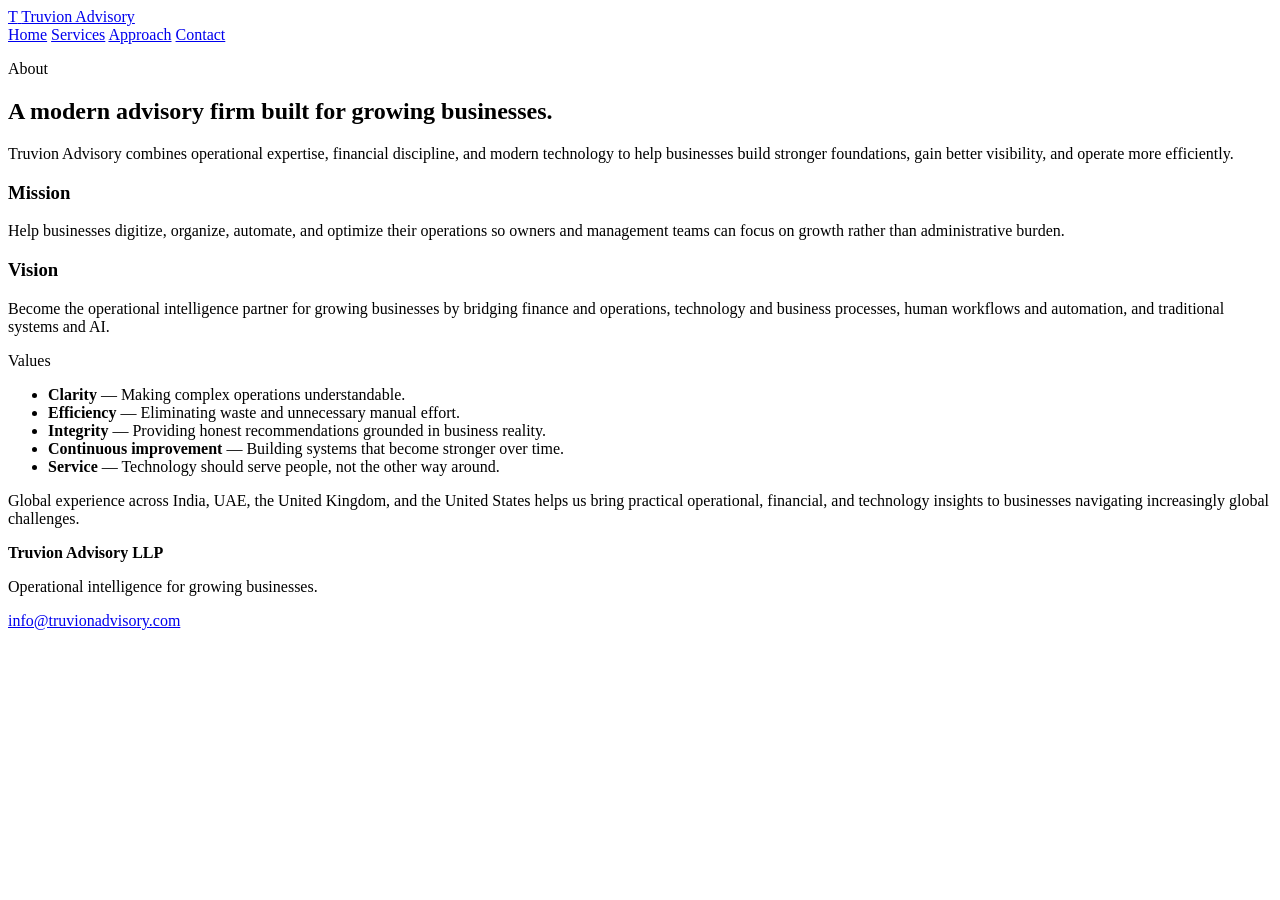
==== about.html @ a4321404 "Add about page" ====
<!DOCTYPE html>
<html lang='en'>
  <head>
    <meta charset='UTF-8' />
    <meta name='viewport' content='width=device-width, initial-scale=1.0' />
    <title>About | Truvion Advisory</title>
    <meta name='description' content='Learn about Truvion Advisory\'s mission, vision, values, and global perspective.' />
    <link rel='stylesheet' href='styles.css' />
  </head>
  <body>
    <header class='site-header'>
      <div class='container navbar'>
        <a class='brand' href='index.html'>
          <span class='brand-mark'>T</span>
          <span>Truvion Advisory</span>
        </a>
        <nav class='nav-links'>
          <a href='index.html'>Home</a>
          <a href='services.html'>Services</a>
          <a href='approach.html'>Approach</a>
          <a href='contact.html'>Contact</a>
        </nav>
      </div>
    </header>

    <main class='container'>
      <section class='section'>
        <p class='section-title'>About</p>
        <h1 class='section-heading'>A modern advisory firm built for growing businesses.</h1>
        <p class='section-copy'>
          Truvion Advisory combines operational expertise, financial discipline, and modern technology to help businesses build stronger foundations, gain better visibility, and operate more efficiently.
        </p>
      </section>

      <section class='section cards'>
        <article class='card'>
          <h3>Mission</h3>
          <p>
            Help businesses digitize, organize, automate, and optimize their operations so owners and management teams can focus on growth rather than administrative burden.
          </p>
        </article>
        <article class='card'>
          <h3>Vision</h3>
          <p>
            Become the operational intelligence partner for growing businesses by bridging finance and operations, technology and business processes, human workflows and automation, and traditional systems and AI.
          </p>
        </article>
      </section>

      <section class='section section-split'>
        <div class='split-copy'>
          <p class='section-title'>Values</p>
          <ul class='feature-list'>
            <li><span class='feature-marker'></span><strong>Clarity</strong> — Making complex operations understandable.</li>
            <li><span class='feature-marker'></span><strong>Efficiency</strong> — Eliminating waste and unnecessary manual effort.</li>
            <li><span class='feature-marker'></span><strong>Integrity</strong> — Providing honest recommendations grounded in business reality.</li>
            <li><span class='feature-marker'></span><strong>Continuous improvement</strong> — Building systems that become stronger over time.</li>
            <li><span class='feature-marker'></span><strong>Service</strong> — Technology should serve people, not the other way around.</li>
          </ul>
        </div>
        <div class='globe'>
          <p>
            Global experience across India, UAE, the United Kingdom, and the United States helps us bring practical operational, financial, and technology insights to businesses navigating increasingly global challenges.
          </p>
        </div>
      </section>
    </main>

    <footer class='site-footer container'>
      <div class='footer-content'>
        <div>
          <strong>Truvion Advisory LLP</strong>
          <p class='footer-note'>Operational intelligence for growing businesses.</p>
        </div>
        <div>
          <p><a href='mailto:info@truvionadvisory.com'>info@truvionadvisory.com</a></p>
        </div>
      </div>
    </footer>
  </body>
</html>
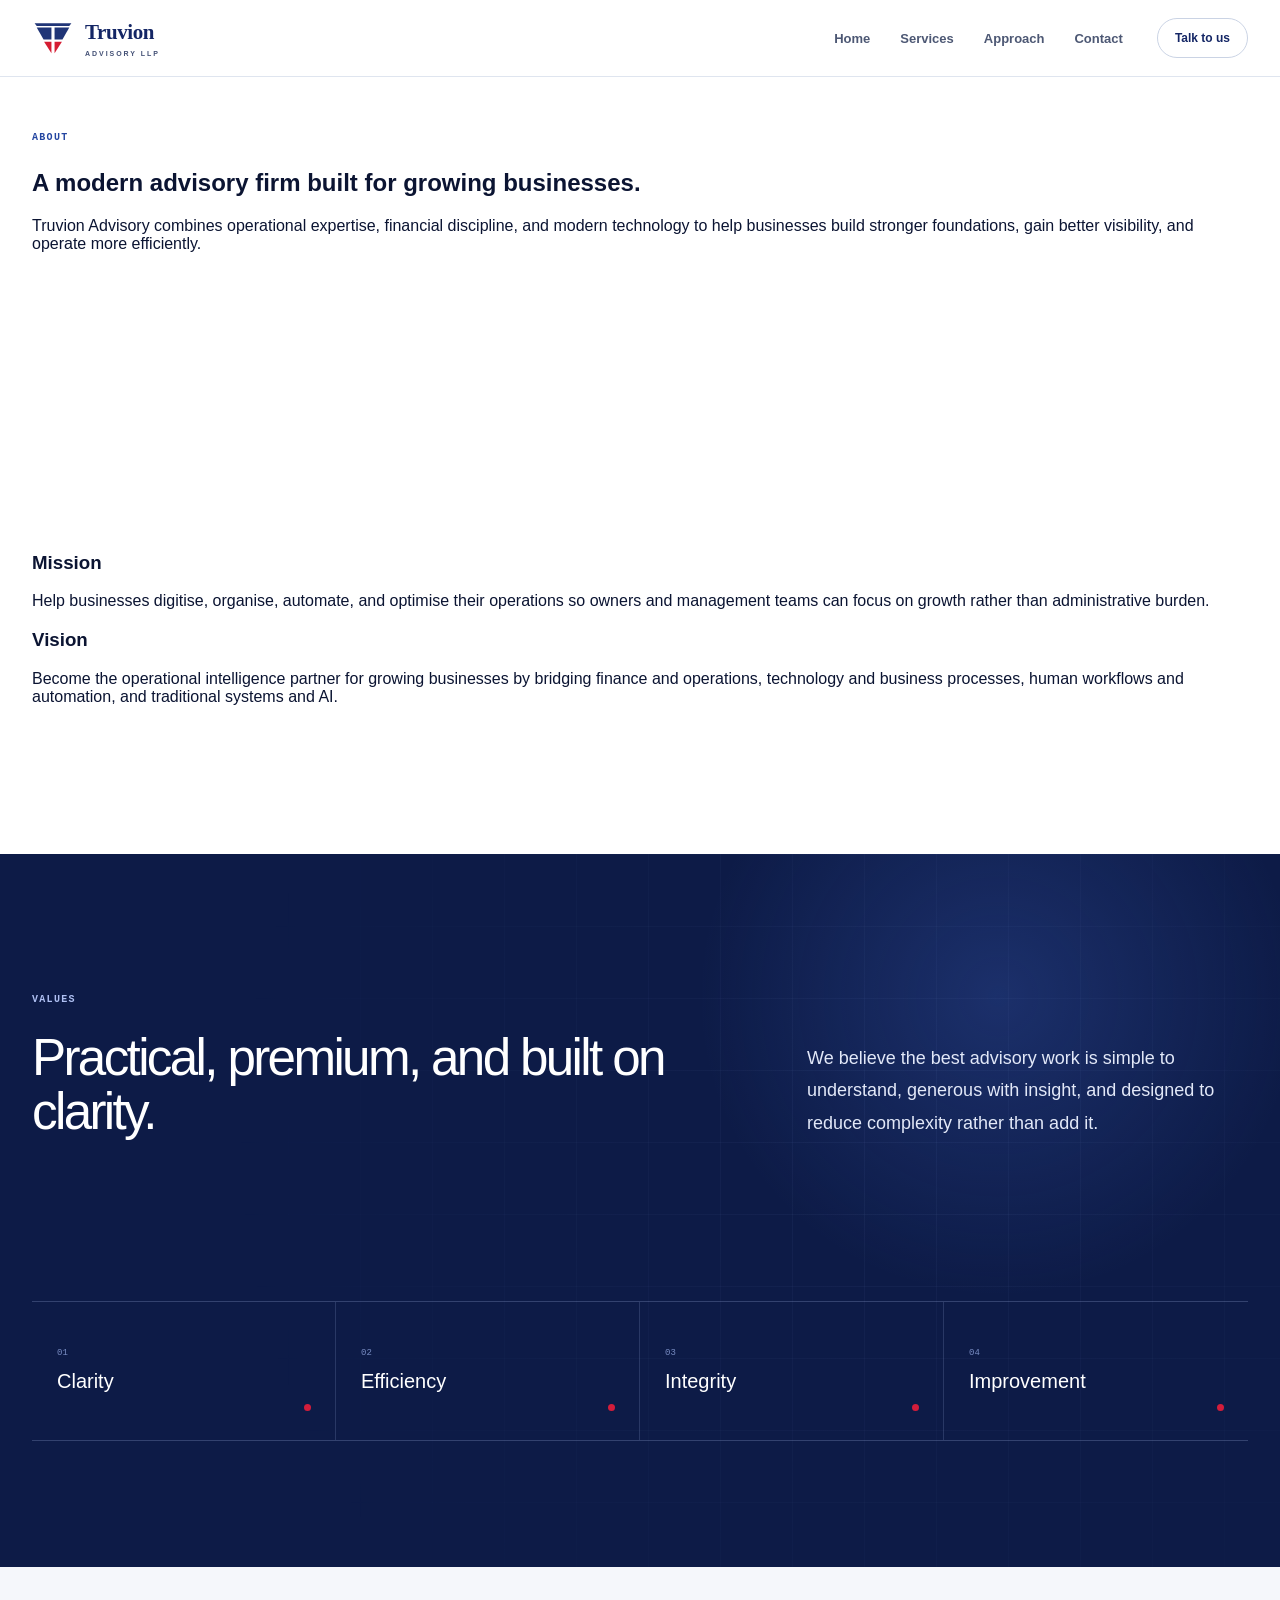
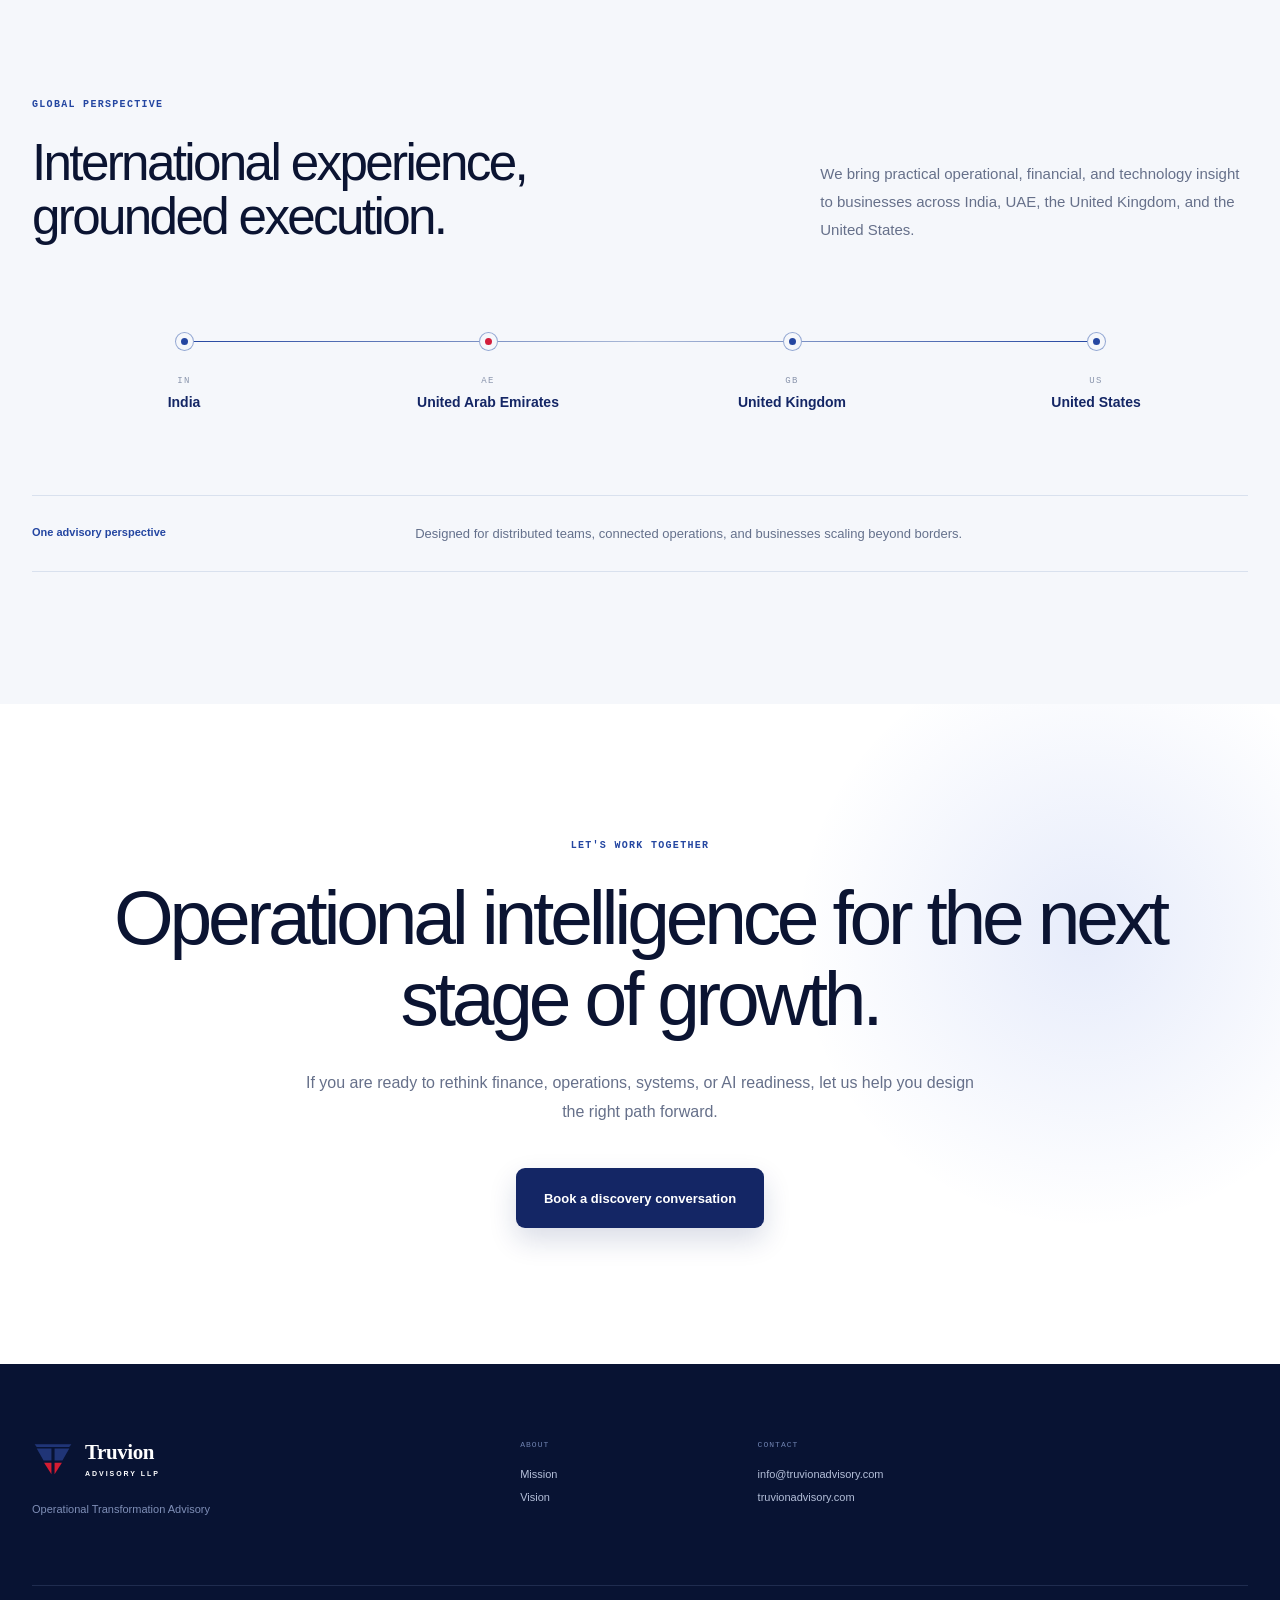
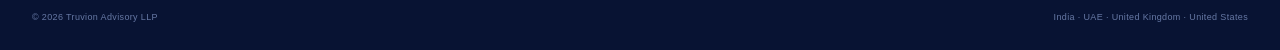
==== commit 8ed0b339: "Add files via upload" ====
--- a/about.html
+++ b/about.html
@@ -4,78 +4,128 @@
     <meta charset='UTF-8' />
     <meta name='viewport' content='width=device-width, initial-scale=1.0' />
     <title>About | Truvion Advisory</title>
-    <meta name='description' content='Learn about Truvion Advisory\'s mission, vision, values, and global perspective.' />
+    <meta name='description' content='Learn about Truvion Advisory&apos;s mission, vision, values, and global perspective.' />
+    <link rel='icon' href='favicon.svg' type='image/svg+xml' />
     <link rel='stylesheet' href='styles.css' />
   </head>
   <body>
-    <header class='site-header'>
-      <div class='container navbar'>
+    <header class='header'>
+      <div class='wrap navrow'>
         <a class='brand' href='index.html'>
-          <span class='brand-mark'>T</span>
-          <span>Truvion Advisory</span>
+          <img src='favicon.svg' alt='Truvion logo' />
+          <span><strong>Truvion</strong><small>Advisory LLP</small></span>
         </a>
-        <nav class='nav-links'>
+        <nav class='desktop' aria-label='Main navigation'>
           <a href='index.html'>Home</a>
           <a href='services.html'>Services</a>
           <a href='approach.html'>Approach</a>
           <a href='contact.html'>Contact</a>
         </nav>
+        <a class='navcta' href='mailto:info@truvionadvisory.com'>Talk to us</a>
       </div>
     </header>
 
-    <main class='container'>
+    <main>
       <section class='section'>
-        <p class='section-title'>About</p>
-        <h1 class='section-heading'>A modern advisory firm built for growing businesses.</h1>
-        <p class='section-copy'>
-          Truvion Advisory combines operational expertise, financial discipline, and modern technology to help businesses build stronger foundations, gain better visibility, and operate more efficiently.
-        </p>
+        <div class='wrap'>
+          <p class='label'>About</p>
+          <h1 class='section-heading'>A modern advisory firm built for growing businesses.</h1>
+          <p class='section-copy'>Truvion Advisory combines operational expertise, financial discipline, and modern technology to help businesses build stronger foundations, gain better visibility, and operate more efficiently.</p>
+        </div>
       </section>
 
       <section class='section cards'>
-        <article class='card'>
-          <h3>Mission</h3>
-          <p>
-            Help businesses digitize, organize, automate, and optimize their operations so owners and management teams can focus on growth rather than administrative burden.
-          </p>
-        </article>
-        <article class='card'>
-          <h3>Vision</h3>
-          <p>
-            Become the operational intelligence partner for growing businesses by bridging finance and operations, technology and business processes, human workflows and automation, and traditional systems and AI.
-          </p>
-        </article>
+        <div class='wrap grid cards'>
+          <article class='card'>
+            <h3>Mission</h3>
+            <p>Help businesses digitise, organise, automate, and optimise their operations so owners and management teams can focus on growth rather than administrative burden.</p>
+          </article>
+          <article class='card'>
+            <h3>Vision</h3>
+            <p>Become the operational intelligence partner for growing businesses by bridging finance and operations, technology and business processes, human workflows and automation, and traditional systems and AI.</p>
+          </article>
+        </div>
       </section>
 
-      <section class='section section-split'>
-        <div class='split-copy'>
-          <p class='section-title'>Values</p>
-          <ul class='feature-list'>
-            <li><span class='feature-marker'></span><strong>Clarity</strong> — Making complex operations understandable.</li>
-            <li><span class='feature-marker'></span><strong>Efficiency</strong> — Eliminating waste and unnecessary manual effort.</li>
-            <li><span class='feature-marker'></span><strong>Integrity</strong> — Providing honest recommendations grounded in business reality.</li>
-            <li><span class='feature-marker'></span><strong>Continuous improvement</strong> — Building systems that become stronger over time.</li>
-            <li><span class='feature-marker'></span><strong>Service</strong> — Technology should serve people, not the other way around.</li>
-          </ul>
-        </div>
-        <div class='globe'>
-          <p>
-            Global experience across India, UAE, the United Kingdom, and the United States helps us bring practical operational, financial, and technology insights to businesses navigating increasingly global challenges.
-          </p>
+      <section class='section philosophy'>
+        <div class='gridbg'></div>
+        <div class='wrap philosophyGrid'>
+          <div>
+            <p class='label light'>Values</p>
+            <h2>Practical, premium, and built on clarity.</h2>
+          </div>
+          <div class='philosophyText'>
+            <p>We believe the best advisory work is simple to understand, generous with insight, and designed to reduce complexity rather than add it.</p>
+          </div>
+          <div class='alignment'>
+            <div><small>01</small><strong>Clarity</strong><i></i></div>
+            <div><small>02</small><strong>Efficiency</strong><i></i></div>
+            <div><small>03</small><strong>Integrity</strong><i></i></div>
+            <div><small>04</small><strong>Improvement</strong><i></i></div>
+          </div>
         </div>
       </section>
+
+      <section class='section global'>
+        <div class='wrap'>
+          <div class='introGrid'>
+            <div>
+              <p class='label'>Global perspective</p>
+              <h2>International experience, grounded execution.</h2>
+            </div>
+            <p>We bring practical operational, financial, and technology insight to businesses across India, UAE, the United Kingdom, and the United States.</p>
+          </div>
+          <div class='markets'>
+            <div><i></i><small>IN</small><strong>India</strong></div>
+            <div><i></i><small>AE</small><strong>United Arab Emirates</strong></div>
+            <div><i></i><small>GB</small><strong>United Kingdom</strong></div>
+            <div><i></i><small>US</small><strong>United States</strong></div>
+          </div>
+          <div class='globalNote'>
+            <strong>One advisory perspective</strong>
+            <p>Designed for distributed teams, connected operations, and businesses scaling beyond borders.</p>
+          </div>
+        </div>
+      </section>
+
+      <section class='section contact'>
+        <div class='wrap'>
+          <p class='label'>Let&apos;s work together</p>
+          <h2>Operational intelligence for the next stage of growth.</h2>
+          <p class='section-copy'>If you are ready to rethink finance, operations, systems, or AI readiness, let us help you design the right path forward.</p>
+          <a class='button primary large' href='mailto:info@truvionadvisory.com'>Book a discovery conversation</a>
+        </div>
+      </section>
+
+      <footer>
+        <div class='wrap'>
+          <div class='footerGrid'>
+            <div>
+              <a class='brand light' href='index.html'>
+                <img src='favicon.svg' alt='Truvion logo' />
+                <span><strong>Truvion</strong><small>Advisory LLP</small></span>
+              </a>
+              <p>Operational Transformation Advisory</p>
+            </div>
+            <div class='footerLinks'>
+              <div>
+                <small>About</small>
+                <a href='about.html'>Mission</a>
+                <a href='about.html'>Vision</a>
+              </div>
+              <div>
+                <small>Contact</small>
+                <a href='mailto:info@truvionadvisory.com'>info@truvionadvisory.com</a>
+                <a href='https://truvionadvisory.com'>truvionadvisory.com</a>
+              </div>
+            </div>
+          </div>
+          <div class='footerBottom'>
+            <span>© 2026 Truvion Advisory LLP</span>
+            <span>India · UAE · United Kingdom · United States</span>
+          </div>
+        </div>
+      </footer>
     </main>
-
-    <footer class='site-footer container'>
-      <div class='footer-content'>
-        <div>
-          <strong>Truvion Advisory LLP</strong>
-          <p class='footer-note'>Operational intelligence for growing businesses.</p>
-        </div>
-        <div>
-          <p><a href='mailto:info@truvionadvisory.com'>info@truvionadvisory.com</a></p>
-        </div>
-      </div>
-    </footer>
   </body>
 </html>
--- a/styles.css
+++ b/styles.css
@@ -0,0 +1,30 @@
+
+:root{--ink:#0b1432;--navy:#142665;--blue:#2446a1;--bright:#315fe7;--red:#d31d3b;--paper:#fff;--wash:#f5f7fb;--line:#dfe5f0;--muted:#66708a;--font-sans:Inter,"SF Pro Display",-apple-system,BlinkMacSystemFont,"Segoe UI",sans-serif;--font-mono:"SFMono-Regular",Consolas,"Liberation Mono",monospace}
+*{box-sizing:border-box}html{scroll-behavior:smooth;scroll-padding-top:84px}body{margin:0;background:#fff;color:var(--ink);font-family:var(--font-sans),Arial,sans-serif;text-rendering:optimizeLegibility}a{color:inherit;text-decoration:none}a:focus-visible,summary:focus-visible{outline:3px solid #315fe744;outline-offset:4px;border-radius:4px}::selection{background:#dfe8ff;color:var(--navy)}.wrap{width:min(1280px,calc(100% - 64px));margin:auto}
+.header{position:fixed;inset:0 0 auto;z-index:50;border-bottom:1px solid #d8dfebcc;background:#fffffff0;backdrop-filter:blur(18px)}.navrow{height:76px;display:flex;align-items:center}.brand{display:inline-flex;align-items:center;gap:11px;flex:none}.brand img{width:42px;height:34px}.brand>span{display:grid;line-height:1}.brand strong{font:600 21px Georgia,serif;letter-spacing:-.02em;color:var(--navy)}.brand small{margin-top:5px;font-size:7px;font-weight:700;letter-spacing:.28em;text-transform:uppercase;color:#435075}.brand.light strong,.brand.light small{color:#fff}.desktop{display:flex;gap:30px;margin-left:auto;margin-right:34px}.desktop a{position:relative;font-size:13px;font-weight:550;color:#4d5874}.desktop a:after{content:"";position:absolute;inset:auto 0 -9px;height:1px;background:var(--blue);transform:scaleX(0);transform-origin:left;transition:.2s}.desktop a:hover:after{transform:scaleX(1)}.navcta{display:flex;align-items:center;gap:10px;padding:12px 17px;border:1px solid #cad3e4;border-radius:99px;font-size:12px;font-weight:650;color:var(--navy);transition:.2s}.navcta:hover{background:#eef3ff;border-color:var(--blue);transform:translateY(-1px)}.arrow{display:inline-block;font-size:18px;font-weight:400;line-height:1}.diagonal{transform:rotate(-45deg)}.mobile{display:none;margin-left:auto}.mobile summary{width:42px;height:42px;display:grid;align-content:center;gap:6px;padding:0 10px;border:1px solid var(--line);border-radius:50%;list-style:none;cursor:pointer}.mobile summary::-webkit-details-marker{display:none}.mobile summary i{height:1px;background:var(--navy)}.mobile nav{position:fixed;top:76px;inset-inline:0;display:grid;padding:18px 24px 28px;background:#fff;border-bottom:1px solid var(--line);box-shadow:0 20px 45px #10255d15}.mobile nav a{padding:14px 0;border-bottom:1px solid #edf0f6}.mobile nav a:last-child{margin-top:14px;padding:15px;border:0;border-radius:9px;background:var(--navy);color:#fff;text-align:center}
+.hero{position:relative;min-height:890px;padding-top:76px;overflow:hidden;border-bottom:1px solid var(--line);background:radial-gradient(circle at 83% 22%,#315fe71c,transparent 28%),linear-gradient(#fff,#fbfcff)}.gridbg{position:absolute;inset:0;pointer-events:none;background-image:linear-gradient(#1d34700b 1px,transparent 1px),linear-gradient(90deg,#1d34700b 1px,transparent 1px);background-size:72px 72px;mask-image:linear-gradient(#000,transparent 88%)}.heroGrid{position:relative;z-index:2;min-height:704px;display:grid;grid-template-columns:1.18fr minmax(420px,.82fr);gap:76px;align-items:center;padding:58px 0 42px}.heroCopy{animation:enter .65s cubic-bezier(.22,1,.36,1) both}.kicker{display:flex;align-items:center;gap:12px;margin:0 0 30px;font:650 10px/1.4 var(--font-mono),monospace;letter-spacing:.12em;text-transform:uppercase;color:var(--blue)}.kicker i{width:3px;height:3px;border-radius:50%;background:var(--red)}.hero h1{max-width:800px;margin:0;font-size:clamp(52px,5.25vw,76px);font-weight:540;letter-spacing:-.061em;line-height:.99}.hero h1 em,.philosophy h2 em,.future h2 em{font-family:Georgia,serif;font-weight:400;color:var(--blue)}.heroText{display:grid;grid-template-columns:1fr 1fr;gap:34px;max-width:760px;margin-top:38px}.heroText p{margin:0;color:var(--muted);font-size:14px;line-height:1.75}.heroText .lead{padding-left:20px;border-left:2px solid var(--red);color:#39435e;font-size:15px}.actions{display:flex;flex-wrap:wrap;gap:12px;margin-top:36px}.button{min-height:52px;display:inline-flex;align-items:center;justify-content:center;gap:24px;padding:0 22px;border:1px solid transparent;border-radius:9px;font-size:13px;font-weight:650;transition:.2s}.button:hover{transform:translateY(-2px)}.primary{background:var(--navy);color:#fff;box-shadow:0 12px 28px #14266529}.primary:hover{background:#1b347f;box-shadow:0 16px 36px #1426653b}.secondary{border-color:#d5dbe8;background:#ffffffc2;color:var(--navy)}
+.systemCard{position:relative;min-height:526px;padding:22px;overflow:hidden;border:1px solid #cfd8e9;border-radius:20px;background:#ffffffdc;box-shadow:0 32px 80px #0f22571f;backdrop-filter:blur(10px);animation:enter .8s .1s both}.systemTop{display:flex;justify-content:space-between;padding-bottom:17px;border-bottom:1px solid #e3e8f2;font:650 9px var(--font-mono);letter-spacing:.12em;text-transform:uppercase;color:#58647f}.connected{display:flex;align-items:center;gap:7px}.connected i{width:7px;height:7px;border-radius:50%;background:#25a15c;box-shadow:0 0 0 4px #25a15c1f}.network{position:relative;height:365px;margin-top:9px;background-image:linear-gradient(#2343910d 1px,transparent 1px),linear-gradient(90deg,#2343910d 1px,transparent 1px);background-size:26px 26px}.line{position:absolute;z-index:1;left:50%;top:50%;width:1px;height:128px;background:linear-gradient(var(--blue),#2446a11a);transform-origin:top}.line:after{content:"";position:absolute;bottom:17px;right:-2px;width:5px;height:5px;border-radius:50%;background:var(--red)}.line.n{transform:rotate(180deg)}.line.w{transform:rotate(-90deg)}.line.e{transform:rotate(90deg)}.line.sw{transform:rotate(-147deg)}.line.se{transform:rotate(147deg)}.node,.core{position:absolute;z-index:3;display:flex;align-items:center;justify-content:center}.node{min-width:84px;min-height:38px;padding:0 12px;border:1px solid #d9e0ec;border-radius:8px;background:#fffffff2;box-shadow:0 8px 18px #162d6412;color:#3b4766;font-size:10px;font-weight:650}.node small{margin-right:7px;color:#97a1b6;font:8px var(--font-mono)}.finance{top:20px;left:50%;transform:translateX(-50%)}.operations{left:1px;top:50%;transform:translateY(-50%)}.systems{right:1px;top:50%;transform:translateY(-50%)}.data{left:34px;bottom:22px}.people{right:34px;bottom:22px}.core{top:50%;left:50%;width:146px;height:146px;flex-direction:column;border:1px solid #6f91e8;border-radius:50%;background:radial-gradient(circle at 40% 30%,#416ce0,#183477 70%);color:#fff;box-shadow:0 20px 50px #1e398538,0 0 0 13px #315fe70f;transform:translate(-50%,-50%)}.core small{font:8px var(--font-mono);letter-spacing:.1em;text-transform:uppercase;color:#afc2f3}.core strong{margin-top:4px;font:400 18px Georgia,serif}.core i{width:20px;height:2px;margin-top:13px;background:var(--red)}.signals{display:grid;grid-template-columns:repeat(3,1fr);border:1px solid #e0e6f0;border-radius:10px;background:#fafbfe}.signals div{min-height:58px;display:grid;align-content:center;gap:3px;padding:0 14px;border-right:1px solid #e0e6f0}.signals div:last-child{border:0}.signals small{font:650 8px var(--font-mono);letter-spacing:.11em;text-transform:uppercase;color:#8b95aa}.signals strong{font-size:11px;color:var(--navy)}.heroFoot{position:relative;z-index:3;height:106px;display:flex;align-items:center;justify-content:space-between;border-top:1px solid var(--line)}.heroFoot p{margin:0;font-size:12px;color:#75809a}.heroFoot p strong{color:#3f4b69}.heroFoot a{display:flex;align-items:center;gap:14px;font-size:11px;font-weight:650;color:var(--navy)}.heroFoot a span{width:31px;height:31px;display:grid;place-items:center;border:1px solid #d4dbe9;border-radius:50%}
+.section{padding:132px 0}.introGrid{display:grid;grid-template-columns:1fr minmax(350px,.64fr);gap:120px;align-items:end}.label{display:flex;align-items:center;gap:11px;margin:0 0 26px;font:650 10px var(--font-mono);letter-spacing:.13em;text-transform:uppercase;color:var(--blue)}.label i{width:22px;height:1px;background:var(--red)}.label.light{color:#afc0f2}.introGrid h2,.fit h2,.why h2,.future h2,.contact h2,.philosophy h2{margin:0;font-size:clamp(40px,4vw,60px);font-weight:510;letter-spacing:-.052em;line-height:1.05}.introGrid>p,.whyGrid>div>p{margin:0;color:var(--muted);font-size:15px;line-height:1.85}.serviceGrid{display:grid;grid-template-columns:1fr 1fr;gap:16px;margin-top:70px}.service{position:relative;min-height:385px;display:grid;grid-template-columns:72px 1fr;gap:16px;padding:36px;overflow:hidden;border:1px solid var(--line);border-radius:16px;background:linear-gradient(135deg,#eff4ffa6,transparent 42%),#fff;transition:.22s}.service:hover{border-color:#b9c6df;box-shadow:0 24px 50px #11275d17;transform:translateY(-4px)}.service.wide{grid-column:1/-1;min-height:300px;background:radial-gradient(circle at 86% 20%,#315fe724,transparent 24%),linear-gradient(115deg,#eef3ff,#fff 62%)}.number{font:11px var(--font-mono);color:#a1aac0}.service h3{margin:0;color:var(--navy);font-size:25px;font-weight:560;letter-spacing:-.03em}.service p{min-height:48px;max-width:430px;margin:12px 0 28px;color:var(--muted);font-size:14px;line-height:1.7}.service ul{display:grid;grid-template-columns:1fr 1fr;margin:0;padding:0;border-top:1px solid #e1e6f0;list-style:none}.service li{min-height:45px;display:flex;align-items:center;border-bottom:1px solid #e8ecf3;color:#56617c;font-size:11px;font-weight:550}.service li:before{content:"";width:4px;height:4px;margin-right:10px;border-radius:50%;background:var(--blue)}.corner{position:absolute;top:26px;right:26px;width:38px;height:38px;display:grid;place-items:center;border:1px solid #d9e0ec;border-radius:50%;color:var(--blue);opacity:0;transition:.2s}.service:hover .corner{opacity:1}
+.philosophy,.future{position:relative;padding:140px 0 126px;overflow:hidden;background:radial-gradient(circle at 78% 20%,#4065c747,transparent 26%),#0d1b47;color:#fff}.philosophy .gridbg{background-image:linear-gradient(#869edb12 1px,transparent 1px),linear-gradient(90deg,#869edb12 1px,transparent 1px);mask-image:radial-gradient(circle at 70% 40%,#000,transparent 68%)}.philosophyGrid{position:relative;z-index:2;display:grid;grid-template-columns:.95fr minmax(360px,.63fr);gap:110px}.philosophy h2{color:#fff}.philosophy h2 em{display:block;color:#bacbf8}.philosophyText{padding-top:48px}.philosophyText p{margin:0 0 24px;color:#b7c2de;font-size:15px;line-height:1.8}.philosophyText p:first-child{color:#e2e8f8;font-size:18px}.alignment{grid-column:1/-1;display:grid;grid-template-columns:repeat(4,1fr);margin-top:28px;border-block:1px solid #aabded3d}.alignment div{position:relative;min-height:138px;display:grid;align-content:center;padding:0 25px;border-right:1px solid #aabded2e}.alignment div:last-child{border:0}.alignment small{margin-bottom:12px;font:9px var(--font-mono);color:#778bc1}.alignment strong{font-size:20px;font-weight:500}.alignment i{position:absolute;right:24px;bottom:29px;width:7px;height:7px;border-radius:50%;background:var(--red)}
+.approach,.global{background:var(--wash)}.stepGrid{display:grid;grid-template-columns:repeat(5,1fr);margin-top:80px;border-top:1px solid #cad4e6}.stepGrid article{min-height:410px;padding:0 24px 30px;border-right:1px solid #dbe1ec}.stepGrid article:first-child{padding-left:0}.stepGrid article:last-child{border:0}.stepGrid article>span{width:34px;height:34px;display:grid;place-items:center;margin-top:-17px;border:1px solid #c8d2e4;border-radius:50%;background:var(--wash);font:9px var(--font-mono);color:var(--blue)}.stepGrid h3{margin:56px 0 12px;font-size:24px;font-weight:560;color:var(--navy)}.stepGrid p{min-height:55px;margin:0 0 24px;font-size:13px;line-height:1.65;color:var(--muted)}.stepGrid ul{margin:0;padding:0;list-style:none}.stepGrid li{padding:9px 0;border-bottom:1px solid #e0e5ee;font-size:10px;font-weight:550;color:#6d7892}.stepGrid li:before{content:"—";margin-right:8px;color:var(--red)}
+.fitGrid{display:grid;grid-template-columns:.82fr minmax(470px,1fr);gap:120px}.fitCopy{position:sticky;top:120px}.fitCopy>p{max-width:510px;margin:30px 0 0;color:var(--muted);font-size:15px;line-height:1.8}.textLink{display:inline-flex;align-items:center;gap:18px;margin-top:32px;padding-bottom:7px;border-bottom:1px solid #bfc9dc;font-size:13px;font-weight:650;color:var(--navy)}.audiences{border-top:1px solid var(--line)}.audiences>div{min-height:98px;display:grid;grid-template-columns:46px 1fr 28px;gap:18px;align-items:center;border-bottom:1px solid var(--line);transition:.18s}.audiences>div:hover{padding-inline:14px;background:#f8faff}.audiences small{font:9px var(--font-mono);color:#9ca6bb}.audiences strong{font-size:15px;font-weight:520;color:#253250}.audiences .arrow{color:var(--blue)}
+.why{border-top:1px solid var(--line);background:linear-gradient(#fbfcff,#fff)}.whyGrid{display:grid;grid-template-columns:.88fr minmax(500px,.9fr);gap:100px;align-items:center}.whyGrid>div>p{margin-top:28px}.intersection{position:relative;min-height:520px;display:grid;grid-template-columns:1fr 1fr;grid-template-rows:1fr 1fr;gap:13px;padding:36px;border:1px solid #dce3ef;border-radius:22px;background-image:linear-gradient(#2343910a 1px,transparent 1px),linear-gradient(90deg,#2343910a 1px,transparent 1px);background-size:25px 25px;box-shadow:0 30px 70px #0f265c14}.intersection>div{display:flex;align-items:flex-end;padding:22px;border:1px solid #dbe2ee;border-radius:12px;background:#f8faffed;font-size:17px;font-weight:550;color:var(--navy)}.intersection>div:first-child{border-bottom-right-radius:48px}.intersection>div:nth-child(2){border-bottom-left-radius:48px}.intersection>div:nth-child(3){border-top-right-radius:48px}.intersection>div:nth-child(4){border-top-left-radius:48px}.intersection>span{position:absolute;top:50%;left:50%;width:128px;height:128px;display:grid;place-items:center;align-content:center;gap:6px;border:1px solid #718ed7b3;border-radius:50%;background:#fff;box-shadow:0 18px 45px #1f3b832e,0 0 0 12px #ffffffcc;transform:translate(-50%,-50%)}.intersection>span strong{font:400 16px Georgia,serif;color:var(--navy)}
+.markets{position:relative;display:grid;grid-template-columns:repeat(4,1fr);margin-top:90px}.markets:before{content:"";position:absolute;top:8px;left:12.5%;right:12.5%;height:1px;background:linear-gradient(90deg,var(--blue),#aab9d7,var(--blue))}.markets>div{position:relative;display:grid;justify-items:center;text-align:center}.markets i{z-index:2;width:17px;height:17px;border:5px solid var(--wash);border-radius:50%;background:var(--blue);box-shadow:0 0 0 1px #94a8d3}.markets div:nth-child(2) i{background:var(--red)}.markets small{margin-top:26px;font:9px var(--font-mono);letter-spacing:.15em;color:#8b96ad}.markets strong{margin-top:8px;font-size:14px;font-weight:600;color:var(--navy)}.globalNote{display:grid;grid-template-columns:1fr 2.5fr;gap:50px;margin-top:85px;padding:30px 0;border-block:1px solid #d9e1ee}.globalNote strong{font-size:11px;color:var(--blue)}.globalNote p{margin:0;font-size:13px;color:#65718c}
+.future{padding:150px 0 132px;background:#142665}.future:before{content:"";position:absolute;inset:0;background-image:linear-gradient(#93a9e411 1px,transparent 1px),linear-gradient(90deg,#93a9e411 1px,transparent 1px);background-size:72px 72px}.glow{position:absolute;top:-240px;right:-120px;width:700px;height:700px;border-radius:50%;background:#3b64da85;filter:blur(100px)}.futureGrid{position:relative;z-index:2;display:grid;grid-template-columns:1.05fr minmax(340px,.62fr);gap:110px}.future h2{color:#fff}.future h2 em{display:block;color:#bcd0ff}.futureGrid>div:nth-child(2){padding-top:58px}.futureGrid>div:nth-child(2) p{margin:0 0 24px;color:#bec9e5;font-size:15px;line-height:1.8}.futureGrid>div:nth-child(2) p:first-child{color:#edf2ff;font-size:17px}.futureSignals{grid-column:1/-1;display:grid!important;grid-template-columns:repeat(4,1fr);padding:0!important;border-block:1px solid #b9ccfb38}.futureSignals span{min-height:84px;display:flex;align-items:center;padding:0 24px;border-right:1px solid #b9ccfb29;font:9px var(--font-mono);letter-spacing:.06em;text-transform:uppercase;color:#c7d4f5}.futureSignals span:before{content:"";width:5px;height:5px;margin-right:11px;border-radius:50%;background:var(--red)}
+.contact{padding:136px 0;text-align:center;background:radial-gradient(circle at 85% 35%,#325eda1f,transparent 25%),#fff}.contact .label{justify-content:center}.contact h2{margin:0;font-size:clamp(48px,6vw,78px);font-weight:510;letter-spacing:-.055em}.contact>div>p:not(.label){max-width:690px;margin:30px auto 42px;font-size:16px;line-height:1.8;color:var(--muted)}.large{min-height:60px;padding:0 27px;gap:38px}.email{display:block;width:max-content;margin:22px auto 0;padding-bottom:4px;border-bottom:1px solid #c5cfe0;font-size:12px;color:#63708d}
+footer{padding:76px 0 28px;background:#081333;color:#fff}.footerGrid{display:grid;grid-template-columns:.8fr 1.5fr;gap:100px;padding-bottom:70px}.footerGrid>div:first-child>p{margin:23px 0 0;font-size:11px;color:#7f8fb7}.footerLinks{display:grid;grid-template-columns:1fr 1fr 1.25fr;gap:35px}.footerLinks>div{display:grid;align-content:start;gap:11px}.footerLinks small{margin-bottom:8px;font:8px var(--font-mono);letter-spacing:.13em;text-transform:uppercase;color:#6f82b0}.footerLinks a{font-size:11px;color:#b4bfd9}.footerLinks a:hover{color:#fff}.footerBottom{display:flex;justify-content:space-between;padding-top:26px;border-top:1px solid #96abdc29;font-size:9px;letter-spacing:.04em;color:#6678a4}
+@keyframes enter{from{opacity:0;transform:translateY(20px)}to{opacity:1;transform:none}}
+@media(max-width:1080px){.desktop{gap:20px}.heroGrid{gap:38px}.introGrid{gap:70px}.fitGrid,.whyGrid{gap:70px}.stepGrid article{padding-inline:17px}.footerGrid{gap:60px}}
+@media(max-width:960px){.wrap{width:min(100% - 40px,760px)}.desktop{gap:20px}.navcta{display:flex}.mobile{display:none}.heroGrid{grid-template-columns:1fr;gap:56px;padding-top:88px}.hero h1{font-size:clamp(54px,9vw,74px)}.systemCard{width:100%;max-width:600px;justify-self:center}.heroFoot{height:90px}.section{padding:108px 0}.introGrid,.philosophyGrid,.fitGrid,.whyGrid,.futureGrid{grid-template-columns:1fr;gap:42px}.service{min-height:430px;grid-template-columns:54px 1fr;padding:30px}.philosophyText,.futureGrid>div:nth-child(2){padding-top:0}.alignment,.futureSignals{grid-template-columns:1fr 1fr}.stepGrid{grid-template-columns:1fr;border:0}.stepGrid article{min-height:auto;display:grid;grid-template-columns:70px 1fr 1fr;gap:18px;padding:34px 0;border-top:1px solid #d2dae8;border-right:0}.stepGrid article>span{margin:0}.stepGrid h3{margin:4px 0 8px}.stepGrid p{min-height:auto}.stepGrid ul{grid-column:3}.fitCopy{position:static}.intersection{width:100%;max-width:600px;justify-self:center}.footerGrid{grid-template-columns:1fr}}
+@media(max-width:680px){.wrap{width:calc(100% - 32px)}.navrow{height:68px}.mobile nav{top:68px}.hero{padding-top:68px}.heroGrid{padding-top:64px;padding-bottom:58px}.kicker{flex-wrap:wrap}.hero h1{font-size:clamp(44px,13vw,62px)}.heroText{grid-template-columns:1fr;gap:20px;margin-top:30px}.actions{display:grid}.button{width:100%;justify-content:space-between}.systemCard{min-height:470px;padding:16px}.network{height:324px}.line{height:105px}.core{width:126px;height:126px}.node{min-width:74px;padding:0 8px;font-size:9px}.data{left:7px}.people{right:7px}.heroFoot{height:82px}.heroFoot p{max-width:235px;line-height:1.6}.heroFoot a{font-size:0}.section{padding:88px 0}.introGrid h2,.fit h2,.why h2,.future h2,.philosophy h2{font-size:40px}.introGrid{gap:30px}.serviceGrid{grid-template-columns:1fr;margin-top:48px}.service,.service.wide{grid-column:auto;min-height:auto;grid-template-columns:1fr;padding:26px 22px}.service ul{grid-template-columns:1fr}.corner{opacity:1}.philosophy,.future{padding:94px 0 82px}.alignment,.futureSignals{grid-template-columns:1fr}.alignment div,.futureSignals span{min-height:82px;border-right:0;border-bottom:1px solid #aabded2e}.stepGrid{margin-top:56px}.stepGrid article{grid-template-columns:52px 1fr}.stepGrid ul{grid-column:2}.audiences>div{grid-template-columns:34px 1fr 20px}.audiences strong{font-size:13px}.intersection{min-height:430px;padding:18px;gap:8px}.intersection>div{padding:15px;font-size:13px}.intersection>span{width:104px;height:104px}.markets{grid-template-columns:1fr;margin-top:50px;padding-left:6px}.markets:before{top:8px;bottom:8px;left:14px;right:auto;width:1px;height:auto}.markets>div{min-height:74px;grid-template-columns:28px 40px 1fr;align-items:center;justify-items:start;text-align:left}.markets small,.markets strong{margin:0}.globalNote{grid-template-columns:1fr;gap:14px;margin-top:50px}.contact{padding:96px 0}.contact h2{font-size:48px}.footerLinks{grid-template-columns:1fr 1fr}.footerLinks>div:last-child{grid-column:1/-1}.footerBottom{display:grid;gap:10px}}
+@media(prefers-reduced-motion:reduce){html{scroll-behavior:auto}*,*:before,*:after{animation-duration:.01ms!important;transition-duration:.01ms!important}}
+
+/* Refined editorial system */
+.hero h1 em,.philosophy h2 em,.future h2 em{font-family:var(--font-sans);font-style:normal;font-weight:520;letter-spacing:inherit}.hero h1 em{color:var(--blue)}.philosophy h2 em,.future h2 em{color:#bcd0ff}
+.heroGrid{grid-template-columns:minmax(0,790px);min-height:720px;position:relative;z-index:3}.heroCopy{position:relative;z-index:3}.ambientSystem{position:absolute;z-index:1;top:128px;right:max(2vw,calc((100vw - 1360px)/2));width:600px;height:600px;opacity:.72;pointer-events:none;background:radial-gradient(circle at center,#315fe70d 0 5%,transparent 38%),radial-gradient(circle at center,#315fe70a,transparent 64%)}.orbit{position:absolute;top:50%;left:50%;border:1px solid #2446a129;border-radius:50%;transform:translate(-50%,-50%)}.orbitOne{width:190px;height:190px}.orbitTwo{width:350px;height:350px}.orbitThree{width:520px;height:520px}.axis{position:absolute;top:50%;left:50%;background:linear-gradient(90deg,transparent,#2446a124 18%,#2446a124 82%,transparent)}.axisX{width:560px;height:1px;transform:translate(-50%,-50%)}.axisY{width:560px;height:1px;transform:translate(-50%,-50%) rotate(90deg)}.systemPoint{position:absolute;display:flex;align-items:center;gap:9px;color:#526183;font:650 9px var(--font-mono);letter-spacing:.08em;text-transform:uppercase}.systemPoint i{width:7px;height:7px;border:2px solid #fff;border-radius:50%;background:var(--blue);box-shadow:0 0 0 1px #2446a16b,0 0 0 7px #315fe70b}.pointFinance{top:8%;left:48%}.pointOperations{top:42%;left:2%}.pointSystems{top:31%;right:0}.pointPeople{right:11%;bottom:14%}.pointData{left:18%;bottom:8%}.pointPeople i{background:var(--red);box-shadow:0 0 0 1px #d31d3b66,0 0 0 7px #d31d3b0b}.systemLabel{position:absolute;top:50%;left:50%;display:grid;gap:7px;transform:translate(-50%,-50%);text-align:center;white-space:nowrap}.systemLabel small{color:#8c9abc;font:8px var(--font-mono);letter-spacing:.15em;text-transform:uppercase}.systemLabel strong{color:#40517d;font-size:14px;font-weight:560;letter-spacing:-.02em}.ambientSystem:after{content:"";position:absolute;top:50%;left:50%;width:5px;height:5px;border-radius:50%;background:var(--red);box-shadow:0 0 0 8px #d31d3b0b;transform:translate(-50%,-50%)}
+.capabilities{background:#fff}.capabilityList{margin-top:76px;border-top:1px solid #cfd7e5}.capabilityRow{display:grid;grid-template-columns:64px minmax(300px,.9fr) minmax(420px,1.1fr);gap:34px;align-items:start;padding:46px 0;border-bottom:1px solid var(--line);transition:padding .22s ease,background .22s ease}.capabilityRow:hover{padding-inline:14px;background:linear-gradient(90deg,#f7f9fd,transparent)}.capabilityRow .number{padding-top:7px;color:#8e9ab2}.capabilityMain h3{margin:0;color:var(--navy);font-size:27px;font-weight:560;letter-spacing:-.035em}.capabilityMain p{max-width:520px;margin:14px 0 0;color:var(--muted);font-size:14px;line-height:1.75}.capabilityOutcomes{display:grid;grid-template-columns:1fr 1fr;column-gap:28px}.capabilityOutcomes span{min-height:46px;display:flex;align-items:center;border-bottom:1px solid #e6eaf2;color:#53607c;font-size:11px;font-weight:560}.capabilityOutcomes span:before{content:"";width:5px;height:5px;margin-right:11px;border-radius:50%;background:var(--blue)}.capabilityRow:nth-child(4) .capabilityOutcomes span:before{background:var(--red)}
+.approach{background:#f7f9fc}.approachLayout{display:grid;grid-template-columns:minmax(300px,.7fr) minmax(520px,1.15fr);gap:120px;align-items:start}.approachIntro{position:sticky;top:120px}.approachIntro h2{margin:0;font-size:clamp(40px,4vw,60px);font-weight:510;letter-spacing:-.052em;line-height:1.05}.approachIntro>p:not(.label){max-width:430px;margin:28px 0 0;color:var(--muted);font-size:14px;line-height:1.75}.approachAccordion{border-top:1px solid #cad3e2}.approachItem{border-bottom:1px solid #d8dfeb}.approachItem summary{display:grid;grid-template-columns:48px 1fr 34px;gap:18px;align-items:center;padding:27px 0;cursor:pointer;list-style:none}.approachItem summary::-webkit-details-marker{display:none}.approachItem summary>span{font:9px var(--font-mono);color:#8e9ab2}.approachItem summary h3{margin:0;color:var(--navy);font-size:22px;font-weight:580;letter-spacing:-.025em}.approachItem summary p{margin:6px 0 0;color:#7a859d;font-size:12px}.approachItem summary>i{position:relative;width:32px;height:32px;border:1px solid #cad3e2;border-radius:50%;transition:background .2s,border-color .2s}.approachItem summary>i:before,.approachItem summary>i:after{content:"";position:absolute;top:50%;left:50%;width:10px;height:1px;background:var(--blue);transform:translate(-50%,-50%)}.approachItem summary>i:after{transform:translate(-50%,-50%) rotate(90deg);transition:transform .2s}.approachItem[open] summary>i{border-color:var(--navy);background:var(--navy)}.approachItem[open] summary>i:before,.approachItem[open] summary>i:after{background:#fff}.approachItem[open] summary>i:after{transform:translate(-50%,-50%) rotate(0)}.approachDetail{display:grid;grid-template-columns:1.25fr .8fr;gap:48px;padding:0 0 34px 66px;animation:reveal .24s ease both}.approachDetail>p{margin:0;color:#56617a;font-size:13px;line-height:1.75}.approachDetail>div{display:grid;align-content:start;gap:8px;padding-left:18px;border-left:2px solid var(--red)}.approachDetail small{font:8px var(--font-mono);letter-spacing:.12em;text-transform:uppercase;color:#8d98af}.approachDetail strong{color:var(--navy);font-size:12px;font-weight:600;line-height:1.5}@keyframes reveal{from{opacity:0;transform:translateY(-5px)}to{opacity:1;transform:none}}
+
+@media(max-width:1080px){.ambientSystem{right:-70px;opacity:.58}.capabilityRow{grid-template-columns:52px minmax(280px,.9fr) minmax(350px,1fr);gap:24px}.approachLayout{gap:70px}}
+@media(max-width:960px){.heroGrid{grid-template-columns:1fr;min-height:730px}.ambientSystem{top:270px;right:-180px;width:560px;height:560px;opacity:.42}.capabilityRow{grid-template-columns:48px 1fr}.capabilityOutcomes{grid-column:2}.approachLayout{grid-template-columns:1fr;gap:54px}.approachIntro{position:static;max-width:650px}}
+@media(max-width:680px){.hero{min-height:820px}.heroGrid{min-height:670px}.ambientSystem{top:340px;right:-235px;width:500px;height:500px;opacity:.32}.orbitOne{width:160px;height:160px}.orbitTwo{width:300px;height:300px}.orbitThree{width:440px;height:440px}.axisX,.axisY{width:470px}.systemPoint{font-size:7px}.capabilityList{margin-top:52px}.capabilityRow{grid-template-columns:1fr;gap:16px;padding:32px 0}.capabilityRow:hover{padding-inline:0;background:transparent}.capabilityMain h3{font-size:24px}.capabilityOutcomes{grid-column:1;grid-template-columns:1fr}.approachAccordion{margin-top:4px}.approachItem summary{grid-template-columns:34px 1fr 32px;gap:12px;padding:22px 0}.approachItem summary h3{font-size:19px}.approachDetail{grid-template-columns:1fr;gap:20px;padding:0 0 28px 46px}.approachDetail>div{padding-left:14px}}
